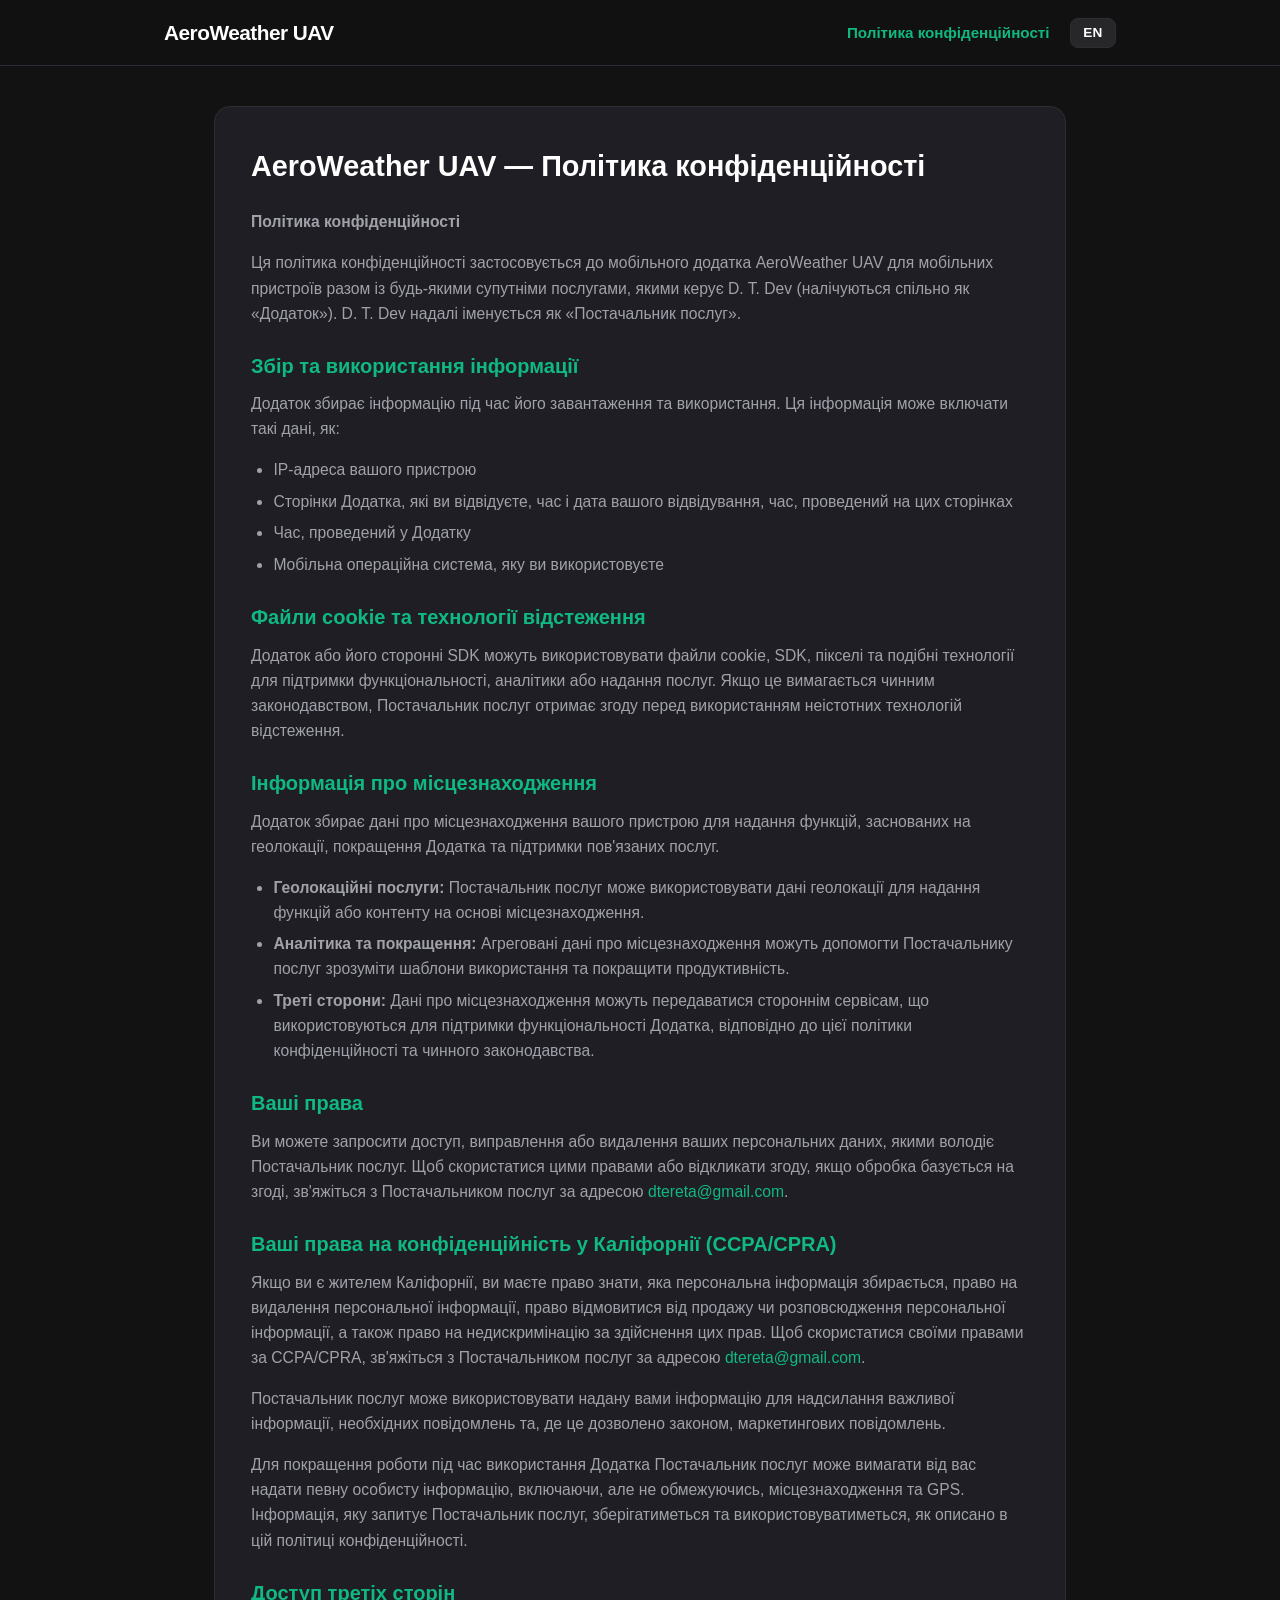
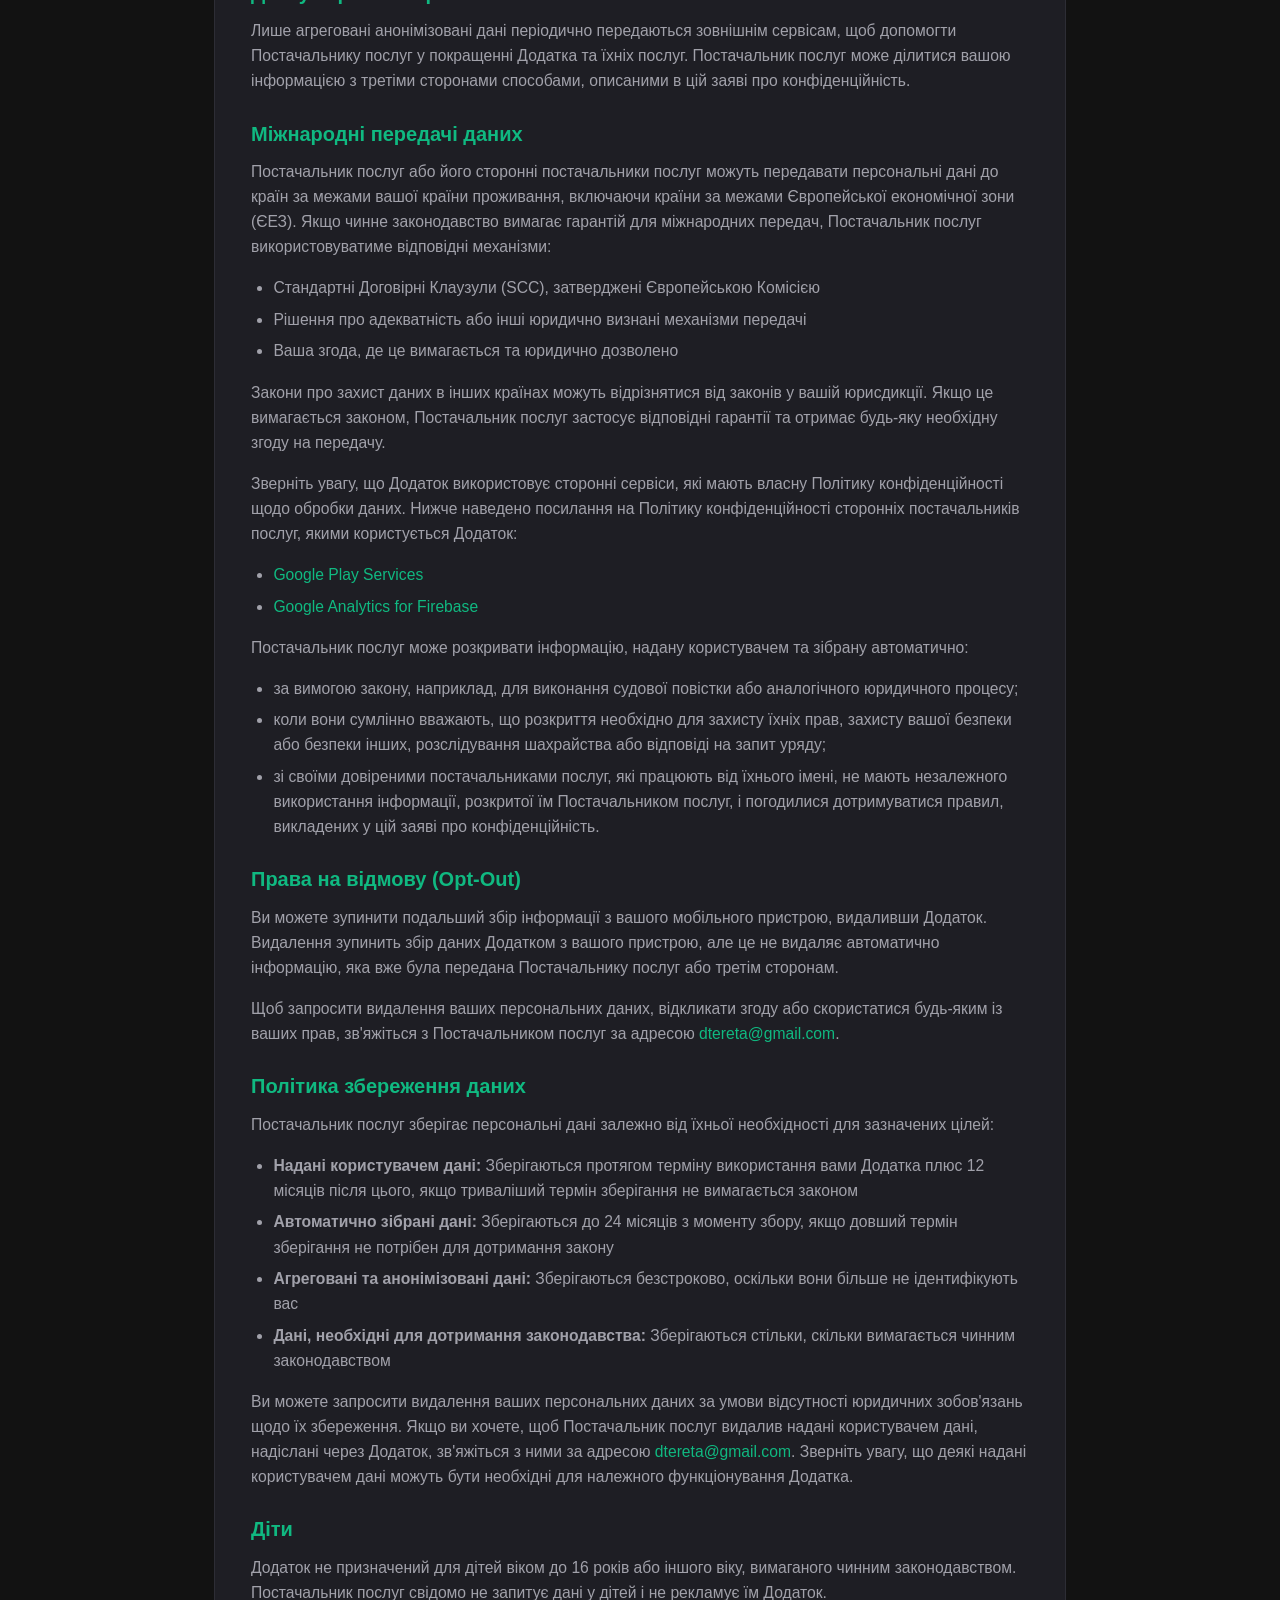
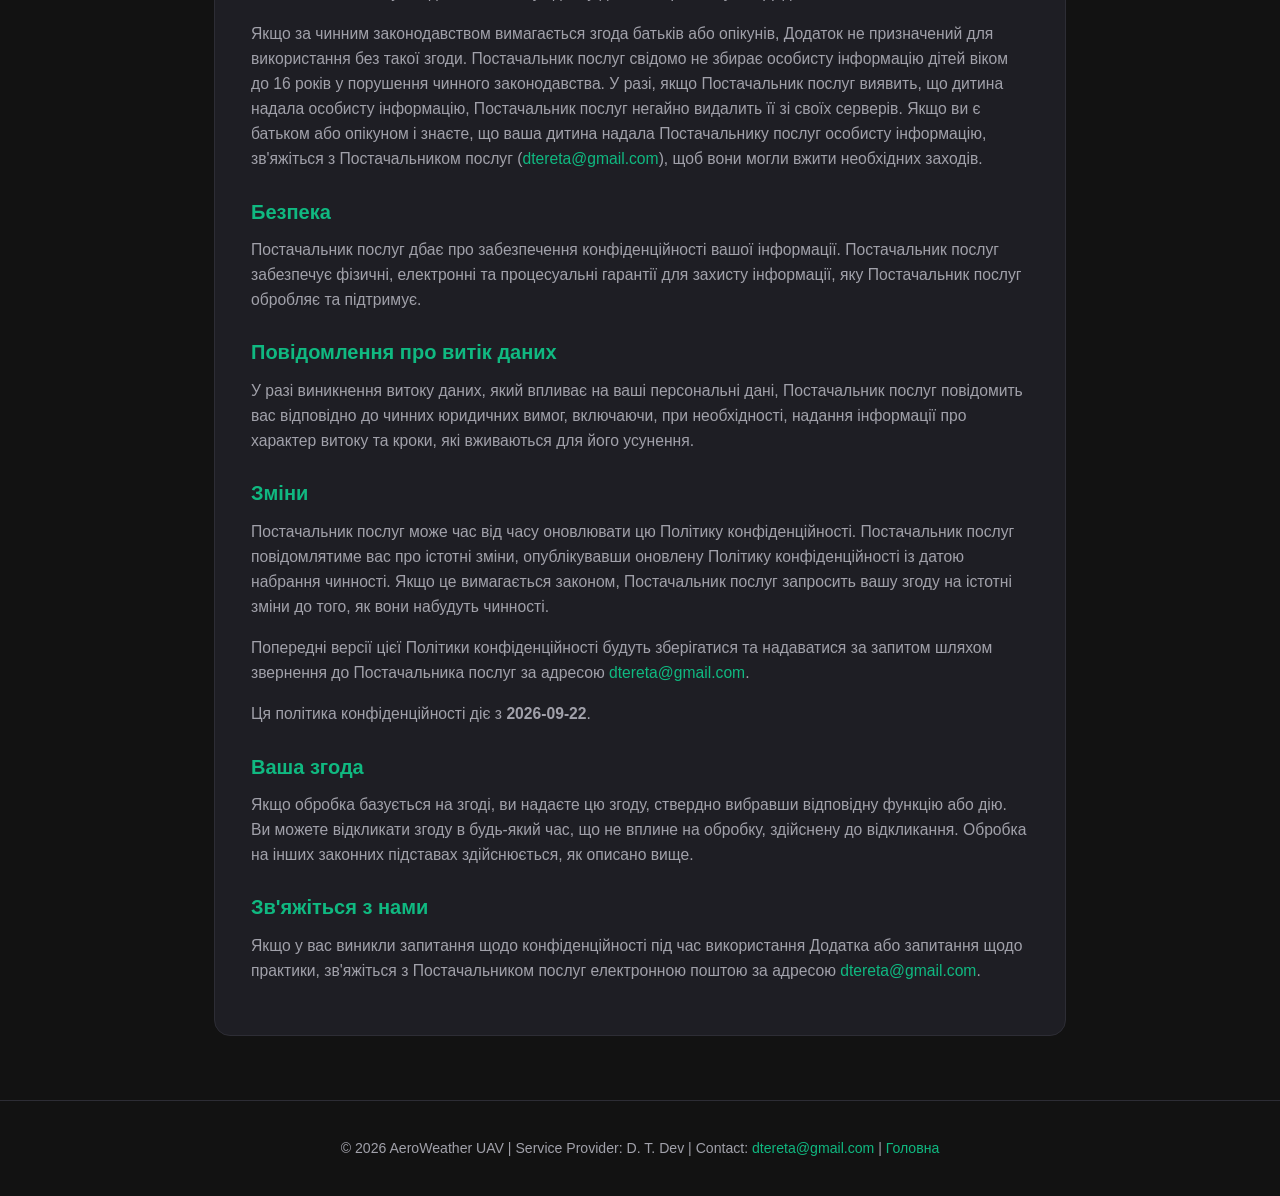
==== privacy-policy.html @ a98a6f65 "Add files via upload" ====
<!DOCTYPE html>
<html lang="uk">
<head>
    <meta charset="UTF-8">
    <meta name="viewport" content="width=device-width, initial-scale=1.0">
    <title>AeroWeather UAV — Privacy Policy / Політика конфіденційності</title>
    <link rel="stylesheet" href="style.css">
</head>
<body>

    <header>
        <div class="nav-container">
            <a href="index.html" class="logo">AeroWeather UAV</a>
            <div class="nav-right">
                <ul class="nav-links">
                    <li><a href="privacy-policy.html" style="color: var(--emerald-accent);" id="nav-privacy">Політика конфіденційності</a></li>
                </ul>
                <button class="lang-btn" id="lang-toggle" onclick="toggleLanguage()">EN</button>
            </div>
        </div>
    </header>

    <main class="content-section">
        <!-- UKRAINIAN VERSION -->
        <div class="content-card" id="policy-uk">
            <h2>AeroWeather UAV — Політика конфіденційності</h2>

            <p><strong>Політика конфіденційності</strong></p>
            <p>Ця політика конфіденційності застосовується до мобільного додатка AeroWeather UAV для мобільних пристроїв разом із будь-якими супутніми послугами, якими керує D. T. Dev (налічуються спільно як «Додаток»). D. T. Dev надалі іменується як «Постачальник послуг».</p>

            <h3>Збір та використання інформації</h3>
            <p>Додаток збирає інформацію під час його завантаження та використання. Ця інформація може включати такі дані, як:</p>
            <ul>
                <li>IP-адреса вашого пристрою</li>
                <li>Сторінки Додатка, які ви відвідуєте, час і дата вашого відвідування, час, проведений на цих сторінках</li>
                <li>Час, проведений у Додатку</li>
                <li>Мобільна операційна система, яку ви використовуєте</li>
            </ul>

            <h3>Файли cookie та технології відстеження</h3>
            <p>Додаток або його сторонні SDK можуть використовувати файли cookie, SDK, пікселі та подібні технології для підтримки функціональності, аналітики або надання послуг. Якщо це вимагається чинним законодавством, Постачальник послуг отримає згоду перед використанням неістотних технологій відстеження.</p>

            <h3>Інформація про місцезнаходження</h3>
            <p>Додаток збирає дані про місцезнаходження вашого пристрою для надання функцій, заснованих на геолокації, покращення Додатка та підтримки пов'язаних послуг.</p>
            <ul>
                <li><strong>Геолокаційні послуги:</strong> Постачальник послуг може використовувати дані геолокації для надання функцій або контенту на основі місцезнаходження.</li>
                <li><strong>Аналітика та покращення:</strong> Агреговані дані про місцезнаходження можуть допомогти Постачальнику послуг зрозуміти шаблони використання та покращити продуктивність.</li>
                <li><strong>Треті сторони:</strong> Дані про місцезнаходження можуть передаватися стороннім сервісам, що використовуються для підтримки функціональності Додатка, відповідно до цієї політики конфіденційності та чинного законодавства.</li>
            </ul>

            <h3>Ваші права</h3>
            <p>Ви можете запросити доступ, виправлення або видалення ваших персональних даних, якими володіє Постачальник послуг. Щоб скористатися цими правами або відкликати згоду, якщо обробка базується на згоді, зв'яжіться з Постачальником послуг за адресою <a href="mailto:dtereta@gmail.com">dtereta@gmail.com</a>.</p>

            <h3>Ваші права на конфіденційність у Каліфорнії (CCPA/CPRA)</h3>
            <p>Якщо ви є жителем Каліфорнії, ви маєте право знати, яка персональна інформація збирається, право на видалення персональної інформації, право відмовитися від продажу чи розповсюдження персональної інформації, а також право на недискримінацію за здійснення цих прав. Щоб скористатися своїми правами за CCPA/CPRA, зв'яжіться з Постачальником послуг за адресою <a href="mailto:dtereta@gmail.com">dtereta@gmail.com</a>.</p>

            <p>Постачальник послуг може використовувати надану вами інформацію для надсилання важливої інформації, необхідних повідомлень та, де це дозволено законом, маркетингових повідомлень.</p>

            <p>Для покращення роботи під час використання Додатка Постачальник послуг може вимагати від вас надати певну особисту інформацію, включаючи, але не обмежуючись, місцезнаходження та GPS. Інформація, яку запитує Постачальник послуг, зберігатиметься та використовуватиметься, як описано в цій політиці конфіденційності.</p>

            <h3>Доступ третіх сторін</h3>
            <p>Лише агреговані анонімізовані дані періодично передаються зовнішнім сервісам, щоб допомогти Постачальнику послуг у покращенні Додатка та їхніх послуг. Постачальник послуг може ділитися вашою інформацією з третіми сторонами способами, описаними в цій заяві про конфіденційність.</p>

            <h3>Міжнародні передачі даних</h3>
            <p>Постачальник послуг або його сторонні постачальники послуг можуть передавати персональні дані до країн за межами вашої країни проживання, включаючи країни за межами Європейської економічної зони (ЄЕЗ). Якщо чинне законодавство вимагає гарантій для міжнародних передач, Постачальник послуг використовуватиме відповідні механізми:</p>
            <ul>
                <li>Стандартні Договірні Клаузули (SCC), затверджені Європейською Комісією</li>
                <li>Рішення про адекватність або інші юридично визнані механізми передачі</li>
                <li>Ваша згода, де це вимагається та юридично дозволено</li>
            </ul>

            <p>Закони про захист даних в інших країнах можуть відрізнятися від законів у вашій юрисдикції. Якщо це вимагається законом, Постачальник послуг застосує відповідні гарантії та отримає будь-яку необхідну згоду на передачу.</p>

            <p>Зверніть увагу, що Додаток використовує сторонні сервіси, які мають власну Політику конфіденційності щодо обробки даних. Нижче наведено посилання на Політику конфіденційності сторонніх постачальників послуг, якими користується Додаток:</p>
            <ul>
                <li><a href="https://www.google.com/policies/privacy/" target="_blank">Google Play Services</a></li>
                <li><a href="https://firebase.google.com/policies/analytics" target="_blank">Google Analytics for Firebase</a></li>
            </ul>

            <p>Постачальник послуг може розкривати інформацію, надану користувачем та зібрану автоматично:</p>
            <ul>
                <li>за вимогою закону, наприклад, для виконання судової повістки або аналогічного юридичного процесу;</li>
                <li>коли вони сумлінно вважають, що розкриття необхідно для захисту їхніх прав, захисту вашої безпеки або безпеки інших, розслідування шахрайства або відповіді на запит уряду;</li>
                <li>зі своїми довіреними постачальниками послуг, які працюють від їхнього імені, не мають незалежного використання інформації, розкритої їм Постачальником послуг, і погодилися дотримуватися правил, викладених у цій заяві про конфіденційність.</li>
            </ul>

            <h3>Права на відмову (Opt-Out)</h3>
            <p>Ви можете зупинити подальший збір інформації з вашого мобільного пристрою, видаливши Додаток. Видалення зупинить збір даних Додатком з вашого пристрою, але це не видаляє автоматично інформацію, яка вже була передана Постачальнику послуг або третім сторонам.</p>

            <p>Щоб запросити видалення ваших персональних даних, відкликати згоду або скористатися будь-яким із ваших прав, зв'яжіться з Постачальником послуг за адресою <a href="mailto:dtereta@gmail.com">dtereta@gmail.com</a>.</p>

            <h3>Політика збереження даних</h3>
            <p>Постачальник послуг зберігає персональні дані залежно від їхньої необхідності для зазначених цілей:</p>
            <ul>
                <li><strong>Надані користувачем дані:</strong> Зберігаються протягом терміну використання вами Додатка плюс 12 місяців після цього, якщо триваліший термін зберігання не вимагається законом</li>
                <li><strong>Автоматично зібрані дані:</strong> Зберігаються до 24 місяців з моменту збору, якщо довший термін зберігання не потрібен для дотримання закону</li>
                <li><strong>Агреговані та анонімізовані дані:</strong> Зберігаються безстроково, оскільки вони більше не ідентифікують вас</li>
                <li><strong>Дані, необхідні для дотримання законодавства:</strong> Зберігаються стільки, скільки вимагається чинним законодавством</li>
            </ul>

            <p>Ви можете запросити видалення ваших персональних даних за умови відсутності юридичних зобов'язань щодо їх збереження. Якщо ви хочете, щоб Постачальник послуг видалив надані користувачем дані, надіслані через Додаток, зв'яжіться з ними за адресою <a href="mailto:dtereta@gmail.com">dtereta@gmail.com</a>. Зверніть увагу, що деякі надані користувачем дані можуть бути необхідні для належного функціонування Додатка.</p>

            <h3>Діти</h3>
            <p>Додаток не призначений для дітей віком до 16 років або іншого віку, вимаганого чинним законодавством. Постачальник послуг свідомо не запитує дані у дітей і не рекламує їм Додаток.</p>

            <p>Якщо за чинним законодавством вимагається згода батьків або опікунів, Додаток не призначений для використання без такої згоди. Постачальник послуг свідомо не збирає особисту інформацію дітей віком до 16 років у порушення чинного законодавства. У разі, якщо Постачальник послуг виявить, що дитина надала особисту інформацію, Постачальник послуг негайно видалить її зі своїх серверів. Якщо ви є батьком або опікуном і знаєте, що ваша дитина надала Постачальнику послуг особисту інформацію, зв'яжіться з Постачальником послуг (<a href="mailto:dtereta@gmail.com">dtereta@gmail.com</a>), щоб вони могли вжити необхідних заходів.</p>

            <h3>Безпека</h3>
            <p>Постачальник послуг дбає про забезпечення конфіденційності вашої інформації. Постачальник послуг забезпечує фізичні, електронні та процесуальні гарантії для захисту інформації, яку Постачальник послуг обробляє та підтримує.</p>

            <h3>Повідомлення про витік даних</h3>
            <p>У разі виникнення витоку даних, який впливає на ваші персональні дані, Постачальник послуг повідомить вас відповідно до чинних юридичних вимог, включаючи, при необхідності, надання інформації про характер витоку та кроки, які вживаються для його усунення.</p>

            <h3>Зміни</h3>
            <p>Постачальник послуг може час від часу оновлювати цю Політику конфіденційності. Постачальник послуг повідомлятиме вас про істотні зміни, опублікувавши оновлену Політику конфіденційності із датою набрання чинності. Якщо це вимагається законом, Постачальник послуг запросить вашу згоду на істотні зміни до того, як вони набудуть чинності.</p>

            <p>Попередні версії цієї Політики конфіденційності будуть зберігатися та надаватися за запитом шляхом звернення до Постачальника послуг за адресою <a href="mailto:dtereta@gmail.com">dtereta@gmail.com</a>.</p>

            <p>Ця політика конфіденційності діє з <strong>2026-09-22</strong>.</p>

            <h3>Ваша згода</h3>
            <p>Якщо обробка базується на згоді, ви надаєте цю згоду, ствердно вибравши відповідну функцію або дію. Ви можете відкликати згоду в будь-який час, що не вплине на обробку, здійснену до відкликання. Обробка на інших законних підставах здійснюється, як описано вище.</p>

            <h3>Зв'яжіться з нами</h3>
            <p>Якщо у вас виникли запитання щодо конфіденційності під час використання Додатка або запитання щодо практики, зв'яжіться з Постачальником послуг електронною поштою за адресою <a href="mailto:dtereta@gmail.com">dtereta@gmail.com</a>.</p>
        </div>

        <!-- ENGLISH VERSION -->
        <div class="content-card" id="policy-en" style="display: none;">
            <h2>AeroWeather UAV — Privacy Policy</h2>

            <p><strong>Privacy Policy</strong></p>
            <p>This privacy policy applies to the AeroWeather UAV app for mobile devices, together with any related services operated by D. T. Dev (collectively, the "Application"). D. T. Dev is hereby referred to as the "Service Provider".</p>

            <h3>Information Collection and Use</h3>
            <p>The Application collects information when you download and use it. This information may include information such as</p>
            <ul>
                <li>Your device's Internet Protocol address</li>
                <li>The pages of the Application that you visit, the time and date of your visit, the time spent on those pages</li>
                <li>The time spent on the Application</li>
                <li>Your mobile operating system you use</li>
            </ul>

            <h3>Cookies and tracking technologies</h3>
            <p>The Application or its third-party SDKs may use cookies, SDKs, pixels, and similar technologies to support functionality, analytics, or service delivery. Where required by applicable law, the Service Provider will obtain consent before using non-essential tracking technologies.</p>

            <h3>Location Information</h3>
            <p>The Application collects your device's location to provide location-based features, improve the Application, and support related services.</p>
            <ul>
                <li><strong>Geolocation Services:</strong> The Service Provider may use location data to provide location-based features or content.</li>
                <li><strong>Analytics and Improvements:</strong> Aggregated location data may help the Service Provider understand usage patterns and improve performance.</li>
                <li><strong>Third-Party Services:</strong> Location data may be shared with third-party services used to support Application functionality, subject to this privacy policy and applicable law.</li>
            </ul>

            <h3>Your Rights</h3>
            <p>You may request access to, correction of, or deletion of your personal data held by the Service Provider. To exercise these rights, or to withdraw consent where processing is based on consent, contact the Service Provider at <a href="mailto:dtereta@gmail.com">dtereta@gmail.com</a>.</p>

            <h3>Your California privacy rights (CCPA/CPRA)</h3>
            <p>If you are a California resident, you have the right to know what personal information is collected, the right to delete personal information, the right to opt out of the sale or sharing of personal information, and the right to non-discrimination for exercising these rights. To exercise your CCPA/CPRA rights, contact the Service Provider at <a href="mailto:dtereta@gmail.com">dtereta@gmail.com</a>.</p>

            <p>The Service Provider may use the information you provide to send important information, required notices, and, where permitted by law, marketing communications.</p>

            <p>For a better experience while using the Application, the Service Provider may require you to provide certain personally identifiable information, including but not limited to Location, GPS. The information the Service Provider requests will be retained and used as described in this privacy policy.</p>

            <h3>Third Party Access</h3>
            <p>Only aggregated, anonymized data is periodically transmitted to external services to aid the Service Provider in improving the Application and their service. The Service Provider may share your information with third parties in the ways that are described in this privacy statement.</p>

            <h3>International Data Transfers</h3>
            <p>The Service Provider or its third-party service providers may transfer personal data to countries outside your country of residence, including outside the European Economic Area (EEA). Where applicable law requires safeguards for international transfers, the Service Provider will use appropriate mechanisms.</p>
            <ul>
                <li>Standard Contractual Clauses (SCCs) approved by the European Commission</li>
                <li>Adequacy decisions or other legally recognized transfer mechanisms</li>
                <li>Your consent, where required and legally permitted</li>
            </ul>

            <p>Data protection laws in other countries may differ from those in your jurisdiction. Where required by law, the Service Provider will apply appropriate safeguards and obtain any consent required for the transfer.</p>

            <p>Please note that the Application utilizes third-party services that have their own Privacy Policy about handling data. Below are the links to the Privacy Policy of the third-party service providers used by the Application:</p>
            <ul>
                <li><a href="https://www.google.com/policies/privacy/" target="_blank">Google Play Services</a></li>
                <li><a href="https://firebase.google.com/policies/analytics" target="_blank">Google Analytics for Firebase</a></li>
            </ul>

            <p>The Service Provider may disclose User Provided and Automatically Collected Information:</p>
            <ul>
                <li>as required by law, such as to comply with a subpoena, or similar legal process;</li>
                <li>when they believe in good faith that disclosure is necessary to protect their rights, protect your safety or the safety of others, investigate fraud, or respond to a government request;</li>
                <li>with their trusted services providers who work on their behalf, do not have an independent use of the information the Service Provider discloses to them, and have agreed to adhere to the rules set forth in this privacy statement.</li>
            </ul>

            <h3>Opt-Out Rights</h3>
            <p>You can stop further collection of information from your mobile device by uninstalling the Application. Uninstalling will stop the Application from collecting data from your device, but it does not automatically delete information that has already been transmitted to the Service Provider or to third parties.</p>

            <p>To request deletion of your personal data, to withdraw consent, or to exercise any of your rights, contact the Service Provider at <a href="mailto:dtereta@gmail.com">dtereta@gmail.com</a>.</p>

            <h3>Data Retention Policy</h3>
            <p>The Service Provider retains personal data based on its necessity for the stated purposes:</p>
            <ul>
                <li><strong>User Provided Data:</strong> Retained for the duration of your use of the Application plus 12 months thereafter, unless longer retention is required by law</li>
                <li><strong>Automatically Collected Data:</strong> Retained for up to 24 months from collection, unless longer retention is required for legal compliance</li>
                <li><strong>Aggregated and Anonymized Data:</strong> Retained indefinitely as it no longer identifies you</li>
                <li><strong>Data required for legal compliance:</strong> Retained as long as required by applicable law</li>
            </ul>

            <p>You may request deletion of your personal data, subject to any legal obligation to retain it. If you want the Service Provider to delete User Provided Data submitted through the Application, please contact them at <a href="mailto:dtereta@gmail.com">dtereta@gmail.com</a>. Please note that some User Provided Data may be required for the Application to function properly.</p>

            <h3>Children</h3>
            <p>The Application is not intended for children under 16 years of age, or such higher age as required by applicable law. The Service Provider does not knowingly solicit data from children or market the Application to them.</p>

            <p>Where parental or guardian consent is required under applicable law, the Application is not intended for use without that consent. The Service Provider does not knowingly collect personally identifiable information from children under 16 years of age in violation of applicable law. In the event the Service Provider discovers that a child has provided personal information, the Service Provider will immediately delete this from their servers. If you are a parent or guardian and you are aware that your child has provided the Service Provider with personal information, please contact the Service Provider (<a href="mailto:dtereta@gmail.com">dtereta@gmail.com</a>) so that they will be able to take the necessary actions.</p>

            <h3>Security</h3>
            <p>The Service Provider is concerned about safeguarding the confidentiality of your information. The Service Provider provides physical, electronic, and procedural safeguards to protect information the Service Provider processes and maintains.</p>

            <h3>Data Breach Notification</h3>
            <p>If a data breach occurs that affects your personal data, the Service Provider will notify you in accordance with applicable legal requirements, including, where required, providing information about the nature of the breach and the steps being taken to address it.</p>

            <h3>Changes</h3>
            <p>The Service Provider may update this Privacy Policy from time to time. The Service Provider will notify you of material changes by posting the updated Privacy Policy with an effective date. Where required by law, the Service Provider will seek your consent to material changes before they take effect.</p>

            <p>Previous versions of this Privacy Policy will be maintained and made available upon request by contacting the Service Provider at <a href="mailto:dtereta@gmail.com">dtereta@gmail.com</a>.</p>

            <p>This privacy policy is effective as of <strong>2026-09-22</strong>.</p>

            <h3>Your Consent</h3>
            <p>Where processing is based on consent, you provide that consent by affirmatively opting in to the relevant feature or action. You may withdraw consent at any time without affecting processing carried out before withdrawal. Processing based on other lawful bases is carried out as described above.</p>

            <h3>Contact Us</h3>
            <p>If you have any questions regarding privacy while using the Application, or have questions about the practices, please contact the Service Provider via email at <a href="mailto:dtereta@gmail.com">dtereta@gmail.com</a>.</p>
        </div>
    </main>

    <footer>
        <p>&copy; 2026 AeroWeather UAV | Service Provider: D. T. Dev | Contact: <a href="mailto:dtereta@gmail.com">dtereta@gmail.com</a> | <a href="index.html">Головна</a></p>
    </footer>

    <script>
        let currentLang = 'uk';

        function toggleLanguage() {
            const ukCard = document.getElementById('policy-uk');
            const enCard = document.getElementById('policy-en');
            const toggleBtn = document.getElementById('lang-toggle');
            const navPrivacy = document.getElementById('nav-privacy');

            if (currentLang === 'uk') {
                currentLang = 'en';
                ukCard.style.display = 'none';
                enCard.style.display = 'block';
                toggleBtn.textContent = 'UA';
                navPrivacy.textContent = 'Privacy Policy';
            } else {
                currentLang = 'uk';
                ukCard.style.display = 'block';
                enCard.style.display = 'none';
                toggleBtn.textContent = 'EN';
                navPrivacy.textContent = 'Політика конфіденційності';
            }
        }
    </script>

</body>
</html>
---- style.css ----
:root {
    --bg-dark: #121212;
    --card-bg: #1E1E24;
    --card-border: #2D2D35;
    --emerald-accent: #10B981;
    --amber-accent: #F59E0B;
    --text-primary: #FFFFFF;
    --text-secondary: #A1A1AA;
}

* {
    margin: 0;
    padding: 0;
    box-sizing: border-box;
    font-family: -apple-system, BlinkMacSystemFont, "Segoe UI", Roboto, Helvetica, Arial, sans-serif;
}

body {
    background-color: var(--bg-dark);
    color: var(--text-primary);
    line-height: 1.6;
}

header {
    background: rgba(18, 18, 18, 0.9);
    backdrop-filter: blur(12px);
    border-bottom: 1px solid var(--card-border);
    position: sticky;
    top: 0;
    z-index: 100;
}

.nav-container {
    max-width: 1000px;
    margin: 0 auto;
    padding: 1rem 1.5rem;
    display: flex;
    justify-content: space-between;
    align-items: center;
}

.logo {
    text-decoration: none;
    color: var(--text-primary);
    font-weight: 800;
    font-size: 1.3rem;
    letter-spacing: -0.5px;
}

.nav-right {
    display: flex;
    align-items: center;
    gap: 1.25rem;
}

.nav-links {
    list-style: none;
}

.nav-links a {
    color: var(--text-secondary);
    text-decoration: none;
    font-size: 0.95rem;
    font-weight: 600;
    transition: color 0.2s;
}

.nav-links a:hover {
    color: var(--emerald-accent);
}

.lang-btn {
    background: #27272A;
    border: 1px solid var(--card-border);
    color: var(--text-primary);
    padding: 0.4rem 0.8rem;
    border-radius: 8px;
    cursor: pointer;
    font-weight: 700;
    font-size: 0.85rem;
    transition: background 0.2s, border-color 0.2s;
}

.lang-btn:hover {
    border-color: var(--emerald-accent);
    color: var(--emerald-accent);
}

.hero {
    max-width: 1000px;
    margin: 3.5rem auto 2.5rem;
    padding: 0 1.5rem;
    text-align: center;
}

.hero h1 {
    font-size: 2.6rem;
    font-weight: 800;
    margin-bottom: 1rem;
    line-height: 1.25;
}

.hero p {
    font-size: 1.1rem;
    color: var(--text-secondary);
    max-width: 680px;
    margin: 0 auto 2rem;
}

.features-grid {
    max-width: 1000px;
    margin: 2.5rem auto;
    padding: 0 1.5rem;
    display: grid;
    grid-template-columns: repeat(auto-fit, minmax(280px, 1fr));
    gap: 1.25rem;
}

.feature-card {
    background: var(--card-bg);
    border: 1px solid var(--card-border);
    border-radius: 14px;
    padding: 1.5rem;
}

.feature-card h3 {
    font-size: 1.2rem;
    margin-bottom: 0.5rem;
    color: var(--emerald-accent);
}

.feature-card p {
    color: var(--text-secondary);
    font-size: 0.95rem;
}

.content-section {
    max-width: 900px;
    margin: 2.5rem auto;
    padding: 0 1.5rem;
}

.content-card {
    background: var(--card-bg);
    border: 1px solid var(--card-border);
    border-radius: 16px;
    padding: 2.25rem;
}

.content-card h2 {
    font-size: 1.8rem;
    margin-bottom: 1.25rem;
    color: var(--text-primary);
}

.content-card h3 {
    font-size: 1.25rem;
    margin: 1.5rem 0 0.6rem;
    color: var(--emerald-accent);
}

.content-card p, .content-card ul {
    color: var(--text-secondary);
    margin-bottom: 1rem;
    font-size: 0.98rem;
}

.content-card ul {
    padding-left: 1.4rem;
}

.content-card li {
    margin-bottom: 0.4rem;
}

.content-card a {
    color: var(--emerald-accent);
    text-decoration: none;
}

.content-card a:hover {
    text-decoration: underline;
}

footer {
    border-top: 1px solid var(--card-border);
    padding: 2.25rem 1.5rem;
    text-align: center;
    color: var(--text-secondary);
    font-size: 0.88rem;
    margin-top: 4rem;
}

footer a {
    color: var(--emerald-accent);
    text-decoration: none;
}

footer a:hover {
    text-decoration: underline;
}

@media (max-width: 768px) {
    .hero h1 { font-size: 2rem; }
    .hero p { font-size: 1rem; }
}
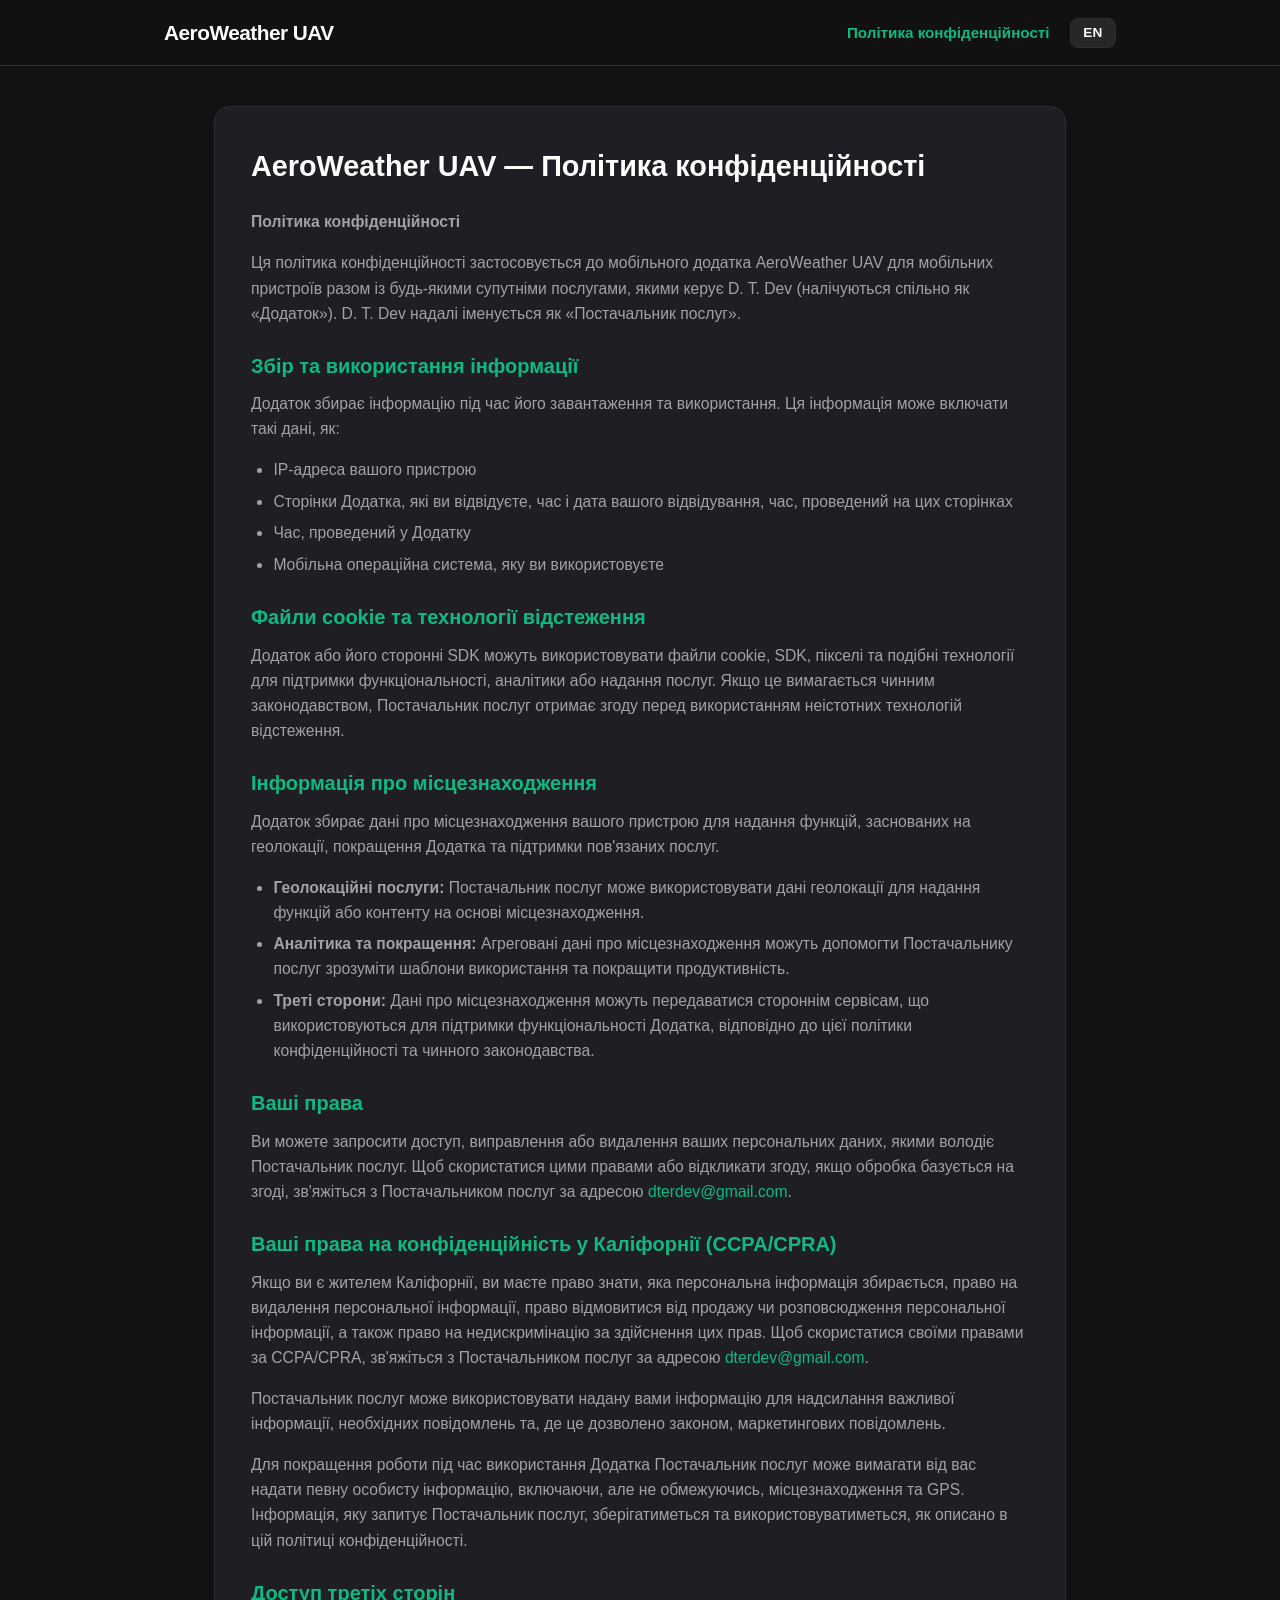
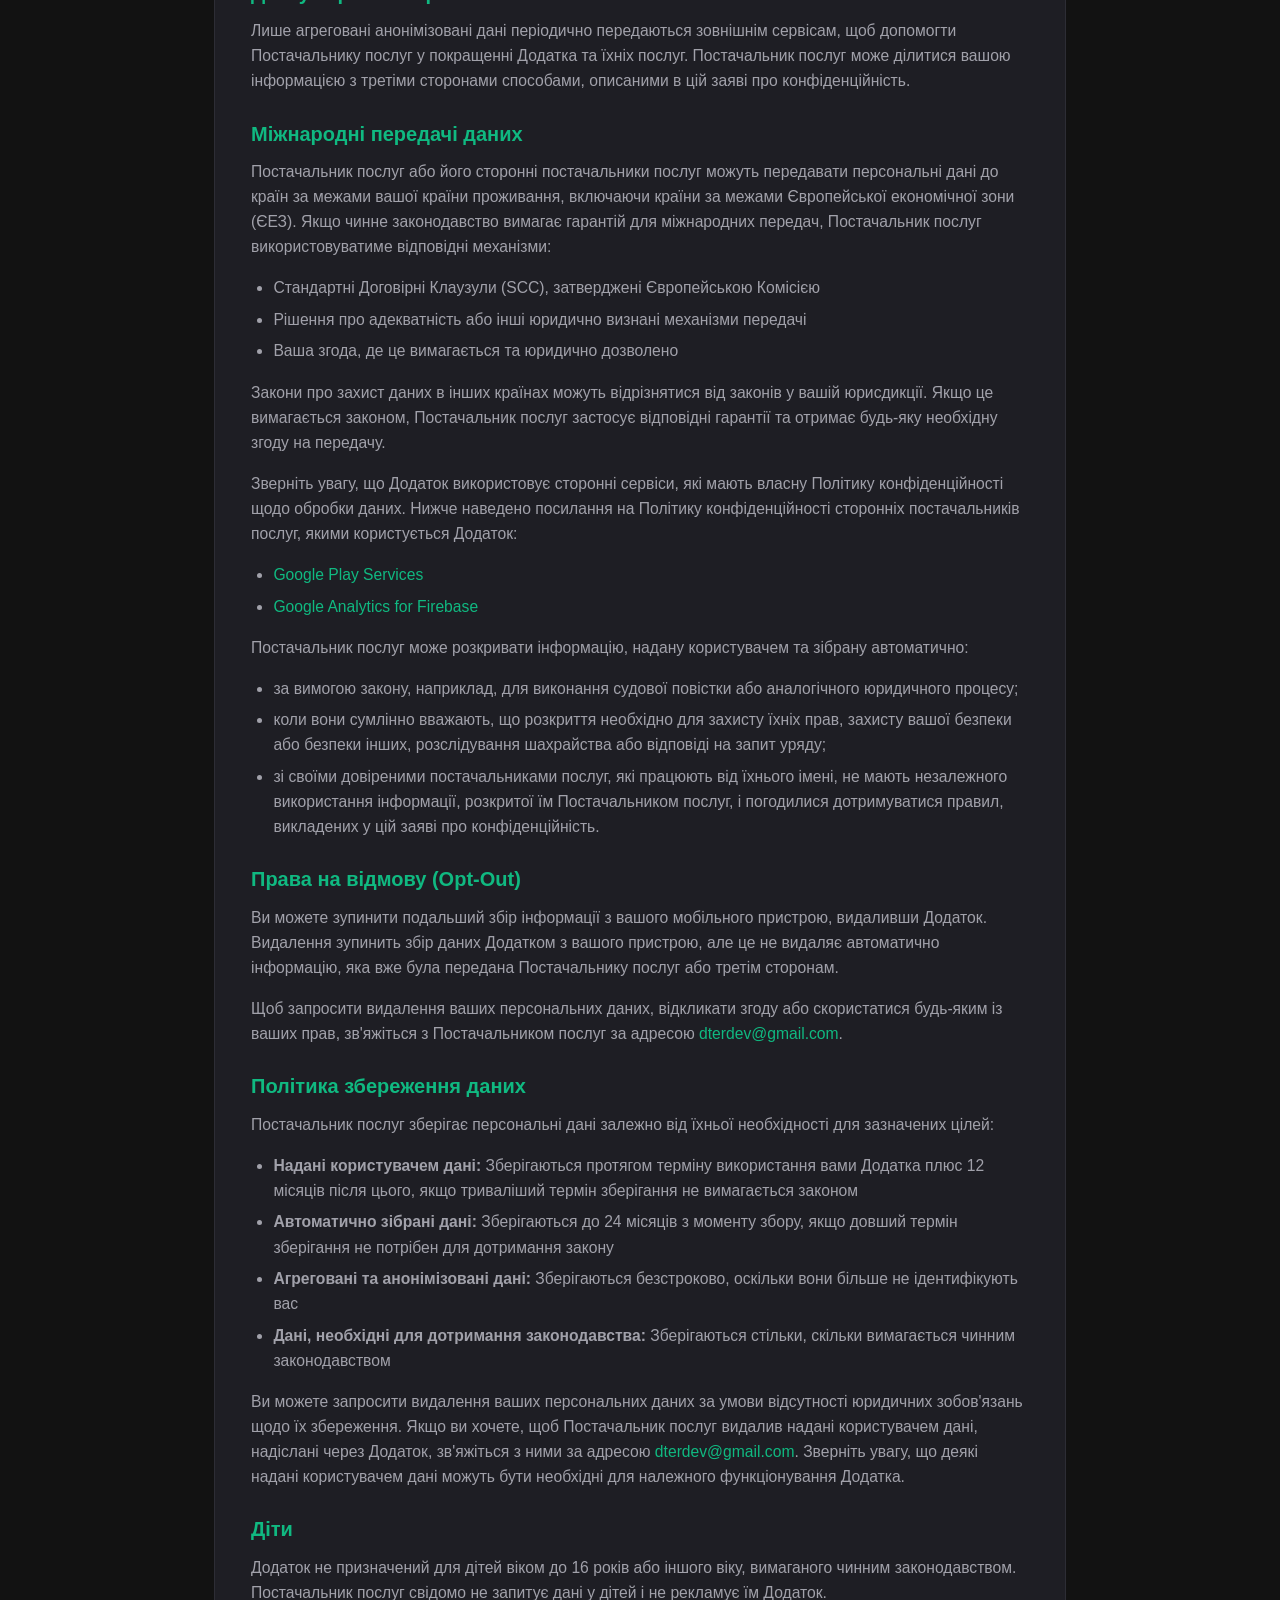
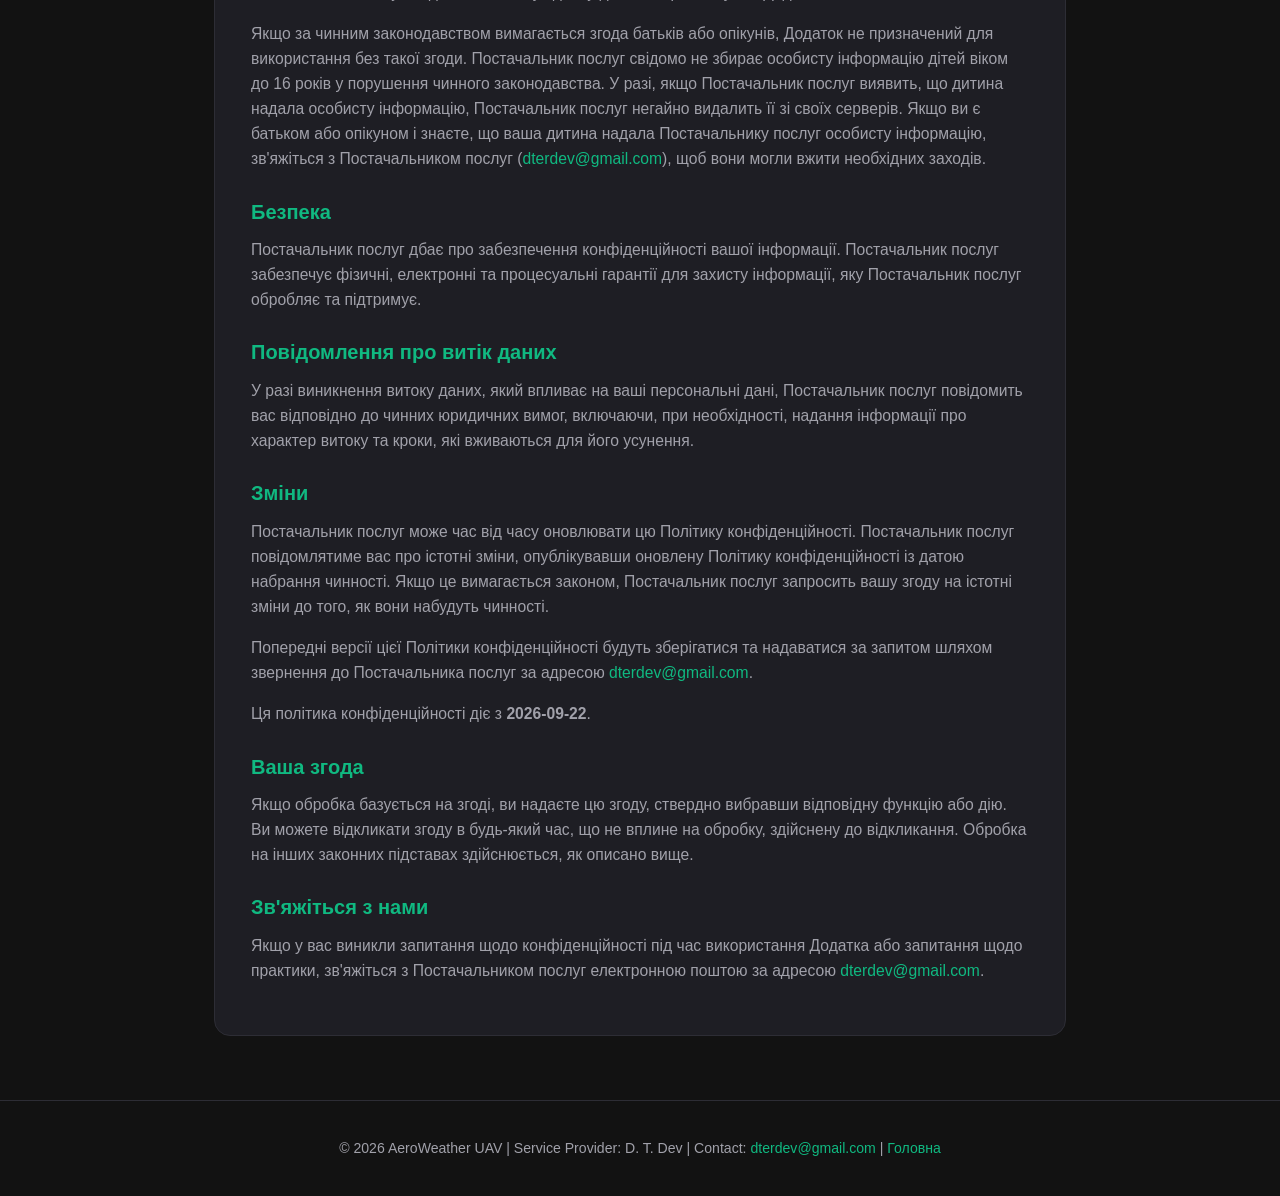
==== commit 291c2489: "Update privacy-policy.html" ====
--- a/privacy-policy.html
+++ b/privacy-policy.html
@@ -49,10 +49,10 @@
             </ul>
 
             <h3>Ваші права</h3>
-            <p>Ви можете запросити доступ, виправлення або видалення ваших персональних даних, якими володіє Постачальник послуг. Щоб скористатися цими правами або відкликати згоду, якщо обробка базується на згоді, зв'яжіться з Постачальником послуг за адресою <a href="mailto:dtereta@gmail.com">dtereta@gmail.com</a>.</p>
+            <p>Ви можете запросити доступ, виправлення або видалення ваших персональних даних, якими володіє Постачальник послуг. Щоб скористатися цими правами або відкликати згоду, якщо обробка базується на згоді, зв'яжіться з Постачальником послуг за адресою <a href="mailto:dterdev@gmail.com">dterdev@gmail.com</a>.</p>
 
             <h3>Ваші права на конфіденційність у Каліфорнії (CCPA/CPRA)</h3>
-            <p>Якщо ви є жителем Каліфорнії, ви маєте право знати, яка персональна інформація збирається, право на видалення персональної інформації, право відмовитися від продажу чи розповсюдження персональної інформації, а також право на недискримінацію за здійснення цих прав. Щоб скористатися своїми правами за CCPA/CPRA, зв'яжіться з Постачальником послуг за адресою <a href="mailto:dtereta@gmail.com">dtereta@gmail.com</a>.</p>
+            <p>Якщо ви є жителем Каліфорнії, ви маєте право знати, яка персональна інформація збирається, право на видалення персональної інформації, право відмовитися від продажу чи розповсюдження персональної інформації, а також право на недискримінацію за здійснення цих прав. Щоб скористатися своїми правами за CCPA/CPRA, зв'яжіться з Постачальником послуг за адресою <a href="mailto:dterdev@gmail.com">dterdev@gmail.com</a>.</p>
 
             <p>Постачальник послуг може використовувати надану вами інформацію для надсилання важливої інформації, необхідних повідомлень та, де це дозволено законом, маркетингових повідомлень.</p>
 
@@ -87,7 +87,7 @@
             <h3>Права на відмову (Opt-Out)</h3>
             <p>Ви можете зупинити подальший збір інформації з вашого мобільного пристрою, видаливши Додаток. Видалення зупинить збір даних Додатком з вашого пристрою, але це не видаляє автоматично інформацію, яка вже була передана Постачальнику послуг або третім сторонам.</p>
 
-            <p>Щоб запросити видалення ваших персональних даних, відкликати згоду або скористатися будь-яким із ваших прав, зв'яжіться з Постачальником послуг за адресою <a href="mailto:dtereta@gmail.com">dtereta@gmail.com</a>.</p>
+            <p>Щоб запросити видалення ваших персональних даних, відкликати згоду або скористатися будь-яким із ваших прав, зв'яжіться з Постачальником послуг за адресою <a href="mailto:dterdev@gmail.com">dterdev@gmail.com</a>.</p>
 
             <h3>Політика збереження даних</h3>
             <p>Постачальник послуг зберігає персональні дані залежно від їхньої необхідності для зазначених цілей:</p>
@@ -98,12 +98,12 @@
                 <li><strong>Дані, необхідні для дотримання законодавства:</strong> Зберігаються стільки, скільки вимагається чинним законодавством</li>
             </ul>
 
-            <p>Ви можете запросити видалення ваших персональних даних за умови відсутності юридичних зобов'язань щодо їх збереження. Якщо ви хочете, щоб Постачальник послуг видалив надані користувачем дані, надіслані через Додаток, зв'яжіться з ними за адресою <a href="mailto:dtereta@gmail.com">dtereta@gmail.com</a>. Зверніть увагу, що деякі надані користувачем дані можуть бути необхідні для належного функціонування Додатка.</p>
+            <p>Ви можете запросити видалення ваших персональних даних за умови відсутності юридичних зобов'язань щодо їх збереження. Якщо ви хочете, щоб Постачальник послуг видалив надані користувачем дані, надіслані через Додаток, зв'яжіться з ними за адресою <a href="mailto:dterdev@gmail.com">dterdev@gmail.com</a>. Зверніть увагу, що деякі надані користувачем дані можуть бути необхідні для належного функціонування Додатка.</p>
 
             <h3>Діти</h3>
             <p>Додаток не призначений для дітей віком до 16 років або іншого віку, вимаганого чинним законодавством. Постачальник послуг свідомо не запитує дані у дітей і не рекламує їм Додаток.</p>
 
-            <p>Якщо за чинним законодавством вимагається згода батьків або опікунів, Додаток не призначений для використання без такої згоди. Постачальник послуг свідомо не збирає особисту інформацію дітей віком до 16 років у порушення чинного законодавства. У разі, якщо Постачальник послуг виявить, що дитина надала особисту інформацію, Постачальник послуг негайно видалить її зі своїх серверів. Якщо ви є батьком або опікуном і знаєте, що ваша дитина надала Постачальнику послуг особисту інформацію, зв'яжіться з Постачальником послуг (<a href="mailto:dtereta@gmail.com">dtereta@gmail.com</a>), щоб вони могли вжити необхідних заходів.</p>
+            <p>Якщо за чинним законодавством вимагається згода батьків або опікунів, Додаток не призначений для використання без такої згоди. Постачальник послуг свідомо не збирає особисту інформацію дітей віком до 16 років у порушення чинного законодавства. У разі, якщо Постачальник послуг виявить, що дитина надала особисту інформацію, Постачальник послуг негайно видалить її зі своїх серверів. Якщо ви є батьком або опікуном і знаєте, що ваша дитина надала Постачальнику послуг особисту інформацію, зв'яжіться з Постачальником послуг (<a href="mailto:dterdev@gmail.com">dterdev@gmail.com</a>), щоб вони могли вжити необхідних заходів.</p>
 
             <h3>Безпека</h3>
             <p>Постачальник послуг дбає про забезпечення конфіденційності вашої інформації. Постачальник послуг забезпечує фізичні, електронні та процесуальні гарантії для захисту інформації, яку Постачальник послуг обробляє та підтримує.</p>
@@ -114,7 +114,7 @@
             <h3>Зміни</h3>
             <p>Постачальник послуг може час від часу оновлювати цю Політику конфіденційності. Постачальник послуг повідомлятиме вас про істотні зміни, опублікувавши оновлену Політику конфіденційності із датою набрання чинності. Якщо це вимагається законом, Постачальник послуг запросить вашу згоду на істотні зміни до того, як вони набудуть чинності.</p>
 
-            <p>Попередні версії цієї Політики конфіденційності будуть зберігатися та надаватися за запитом шляхом звернення до Постачальника послуг за адресою <a href="mailto:dtereta@gmail.com">dtereta@gmail.com</a>.</p>
+            <p>Попередні версії цієї Політики конфіденційності будуть зберігатися та надаватися за запитом шляхом звернення до Постачальника послуг за адресою <a href="mailto:dterdev@gmail.com">dterdev@gmail.com</a>.</p>
 
             <p>Ця політика конфіденційності діє з <strong>2026-09-22</strong>.</p>
 
@@ -122,7 +122,7 @@
             <p>Якщо обробка базується на згоді, ви надаєте цю згоду, ствердно вибравши відповідну функцію або дію. Ви можете відкликати згоду в будь-який час, що не вплине на обробку, здійснену до відкликання. Обробка на інших законних підставах здійснюється, як описано вище.</p>
 
             <h3>Зв'яжіться з нами</h3>
-            <p>Якщо у вас виникли запитання щодо конфіденційності під час використання Додатка або запитання щодо практики, зв'яжіться з Постачальником послуг електронною поштою за адресою <a href="mailto:dtereta@gmail.com">dtereta@gmail.com</a>.</p>
+            <p>Якщо у вас виникли запитання щодо конфіденційності під час використання Додатка або запитання щодо практики, зв'яжіться з Постачальником послуг електронною поштою за адресою <a href="mailto:dterdev@gmail.com">dterdev@gmail.com</a>.</p>
         </div>
 
         <!-- ENGLISH VERSION -->
@@ -153,10 +153,10 @@
             </ul>
 
             <h3>Your Rights</h3>
-            <p>You may request access to, correction of, or deletion of your personal data held by the Service Provider. To exercise these rights, or to withdraw consent where processing is based on consent, contact the Service Provider at <a href="mailto:dtereta@gmail.com">dtereta@gmail.com</a>.</p>
+            <p>You may request access to, correction of, or deletion of your personal data held by the Service Provider. To exercise these rights, or to withdraw consent where processing is based on consent, contact the Service Provider at <a href="mailto:dterdev@gmail.com">dterdev@gmail.com</a>.</p>
 
             <h3>Your California privacy rights (CCPA/CPRA)</h3>
-            <p>If you are a California resident, you have the right to know what personal information is collected, the right to delete personal information, the right to opt out of the sale or sharing of personal information, and the right to non-discrimination for exercising these rights. To exercise your CCPA/CPRA rights, contact the Service Provider at <a href="mailto:dtereta@gmail.com">dtereta@gmail.com</a>.</p>
+            <p>If you are a California resident, you have the right to know what personal information is collected, the right to delete personal information, the right to opt out of the sale or sharing of personal information, and the right to non-discrimination for exercising these rights. To exercise your CCPA/CPRA rights, contact the Service Provider at <a href="mailto:dterdev@gmail.com">dterdev@gmail.com</a>.</p>
 
             <p>The Service Provider may use the information you provide to send important information, required notices, and, where permitted by law, marketing communications.</p>
 
@@ -191,7 +191,7 @@
             <h3>Opt-Out Rights</h3>
             <p>You can stop further collection of information from your mobile device by uninstalling the Application. Uninstalling will stop the Application from collecting data from your device, but it does not automatically delete information that has already been transmitted to the Service Provider or to third parties.</p>
 
-            <p>To request deletion of your personal data, to withdraw consent, or to exercise any of your rights, contact the Service Provider at <a href="mailto:dtereta@gmail.com">dtereta@gmail.com</a>.</p>
+            <p>To request deletion of your personal data, to withdraw consent, or to exercise any of your rights, contact the Service Provider at <a href="mailto:dterdev@gmail.com">dterdev@gmail.com</a>.</p>
 
             <h3>Data Retention Policy</h3>
             <p>The Service Provider retains personal data based on its necessity for the stated purposes:</p>
@@ -202,12 +202,12 @@
                 <li><strong>Data required for legal compliance:</strong> Retained as long as required by applicable law</li>
             </ul>
 
-            <p>You may request deletion of your personal data, subject to any legal obligation to retain it. If you want the Service Provider to delete User Provided Data submitted through the Application, please contact them at <a href="mailto:dtereta@gmail.com">dtereta@gmail.com</a>. Please note that some User Provided Data may be required for the Application to function properly.</p>
+            <p>You may request deletion of your personal data, subject to any legal obligation to retain it. If you want the Service Provider to delete User Provided Data submitted through the Application, please contact them at <a href="mailto:dterdev@gmail.com">dterdev@gmail.com</a>. Please note that some User Provided Data may be required for the Application to function properly.</p>
 
             <h3>Children</h3>
             <p>The Application is not intended for children under 16 years of age, or such higher age as required by applicable law. The Service Provider does not knowingly solicit data from children or market the Application to them.</p>
 
-            <p>Where parental or guardian consent is required under applicable law, the Application is not intended for use without that consent. The Service Provider does not knowingly collect personally identifiable information from children under 16 years of age in violation of applicable law. In the event the Service Provider discovers that a child has provided personal information, the Service Provider will immediately delete this from their servers. If you are a parent or guardian and you are aware that your child has provided the Service Provider with personal information, please contact the Service Provider (<a href="mailto:dtereta@gmail.com">dtereta@gmail.com</a>) so that they will be able to take the necessary actions.</p>
+            <p>Where parental or guardian consent is required under applicable law, the Application is not intended for use without that consent. The Service Provider does not knowingly collect personally identifiable information from children under 16 years of age in violation of applicable law. In the event the Service Provider discovers that a child has provided personal information, the Service Provider will immediately delete this from their servers. If you are a parent or guardian and you are aware that your child has provided the Service Provider with personal information, please contact the Service Provider (<a href="mailto:dterdev@gmail.com">dterdev@gmail.com</a>) so that they will be able to take the necessary actions.</p>
 
             <h3>Security</h3>
             <p>The Service Provider is concerned about safeguarding the confidentiality of your information. The Service Provider provides physical, electronic, and procedural safeguards to protect information the Service Provider processes and maintains.</p>
@@ -218,7 +218,7 @@
             <h3>Changes</h3>
             <p>The Service Provider may update this Privacy Policy from time to time. The Service Provider will notify you of material changes by posting the updated Privacy Policy with an effective date. Where required by law, the Service Provider will seek your consent to material changes before they take effect.</p>
 
-            <p>Previous versions of this Privacy Policy will be maintained and made available upon request by contacting the Service Provider at <a href="mailto:dtereta@gmail.com">dtereta@gmail.com</a>.</p>
+            <p>Previous versions of this Privacy Policy will be maintained and made available upon request by contacting the Service Provider at <a href="mailto:dterdev@gmail.com">dterdev@gmail.com</a>.</p>
 
             <p>This privacy policy is effective as of <strong>2026-09-22</strong>.</p>
 
@@ -226,12 +226,12 @@
             <p>Where processing is based on consent, you provide that consent by affirmatively opting in to the relevant feature or action. You may withdraw consent at any time without affecting processing carried out before withdrawal. Processing based on other lawful bases is carried out as described above.</p>
 
             <h3>Contact Us</h3>
-            <p>If you have any questions regarding privacy while using the Application, or have questions about the practices, please contact the Service Provider via email at <a href="mailto:dtereta@gmail.com">dtereta@gmail.com</a>.</p>
+            <p>If you have any questions regarding privacy while using the Application, or have questions about the practices, please contact the Service Provider via email at <a href="mailto:dterdev@gmail.com">dterdev@gmail.com</a>.</p>
         </div>
     </main>
 
     <footer>
-        <p>&copy; 2026 AeroWeather UAV | Service Provider: D. T. Dev | Contact: <a href="mailto:dtereta@gmail.com">dtereta@gmail.com</a> | <a href="index.html">Головна</a></p>
+        <p>&copy; 2026 AeroWeather UAV | Service Provider: D. T. Dev | Contact: <a href="mailto:dterdev@gmail.com">dterdev@gmail.com</a> | <a href="index.html">Головна</a></p>
     </footer>
 
     <script>
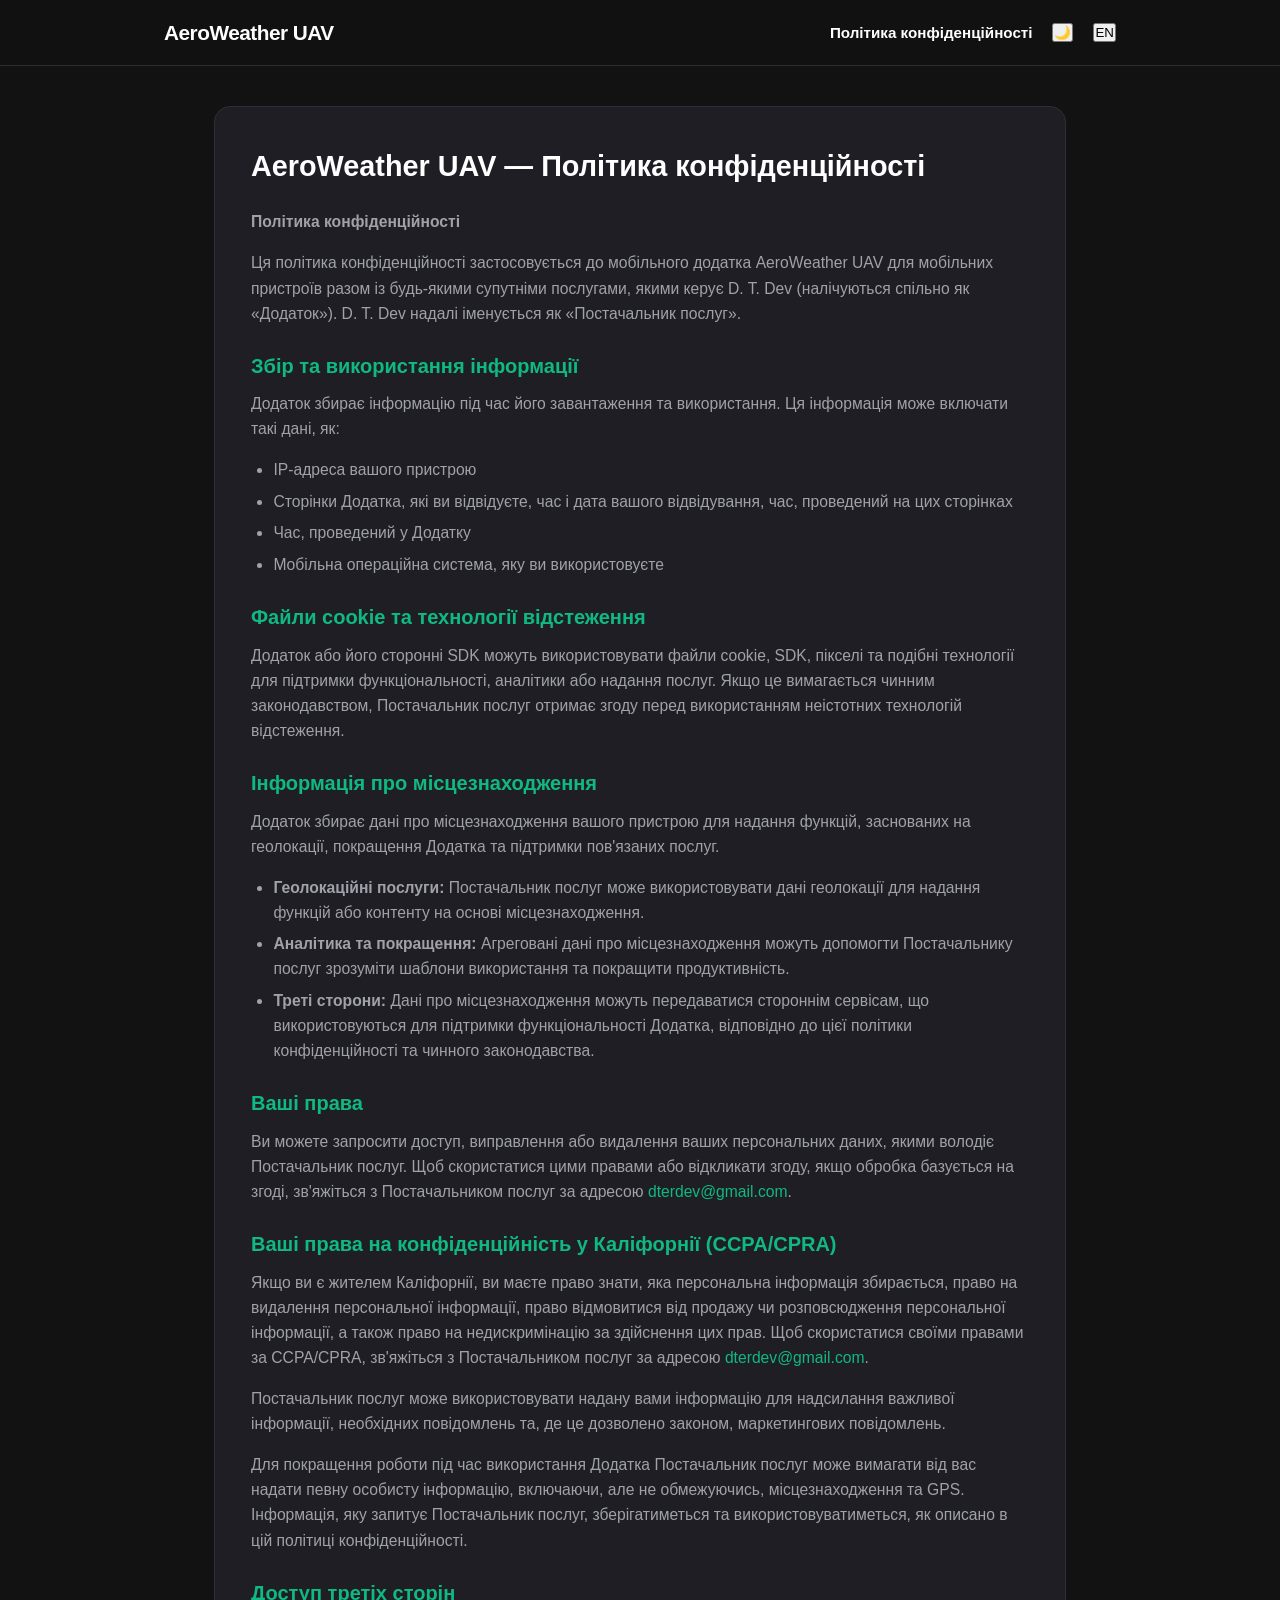
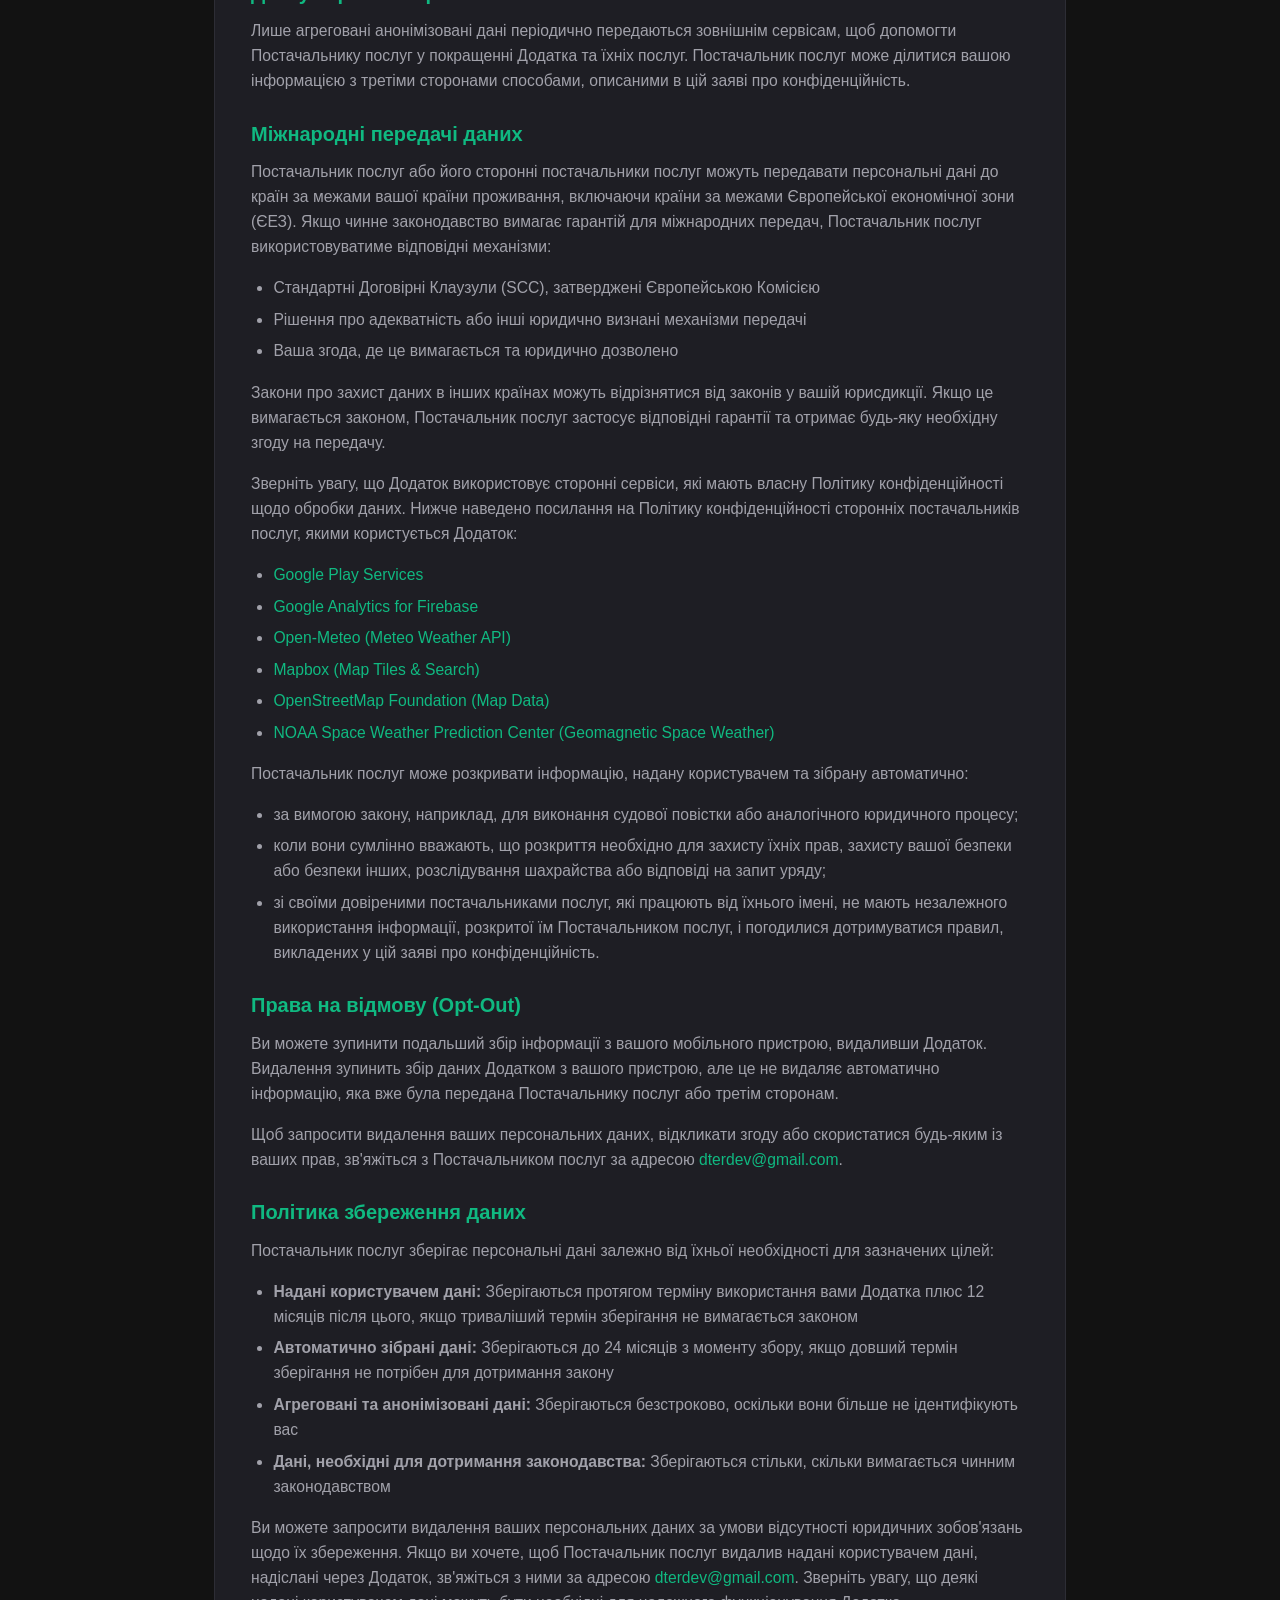
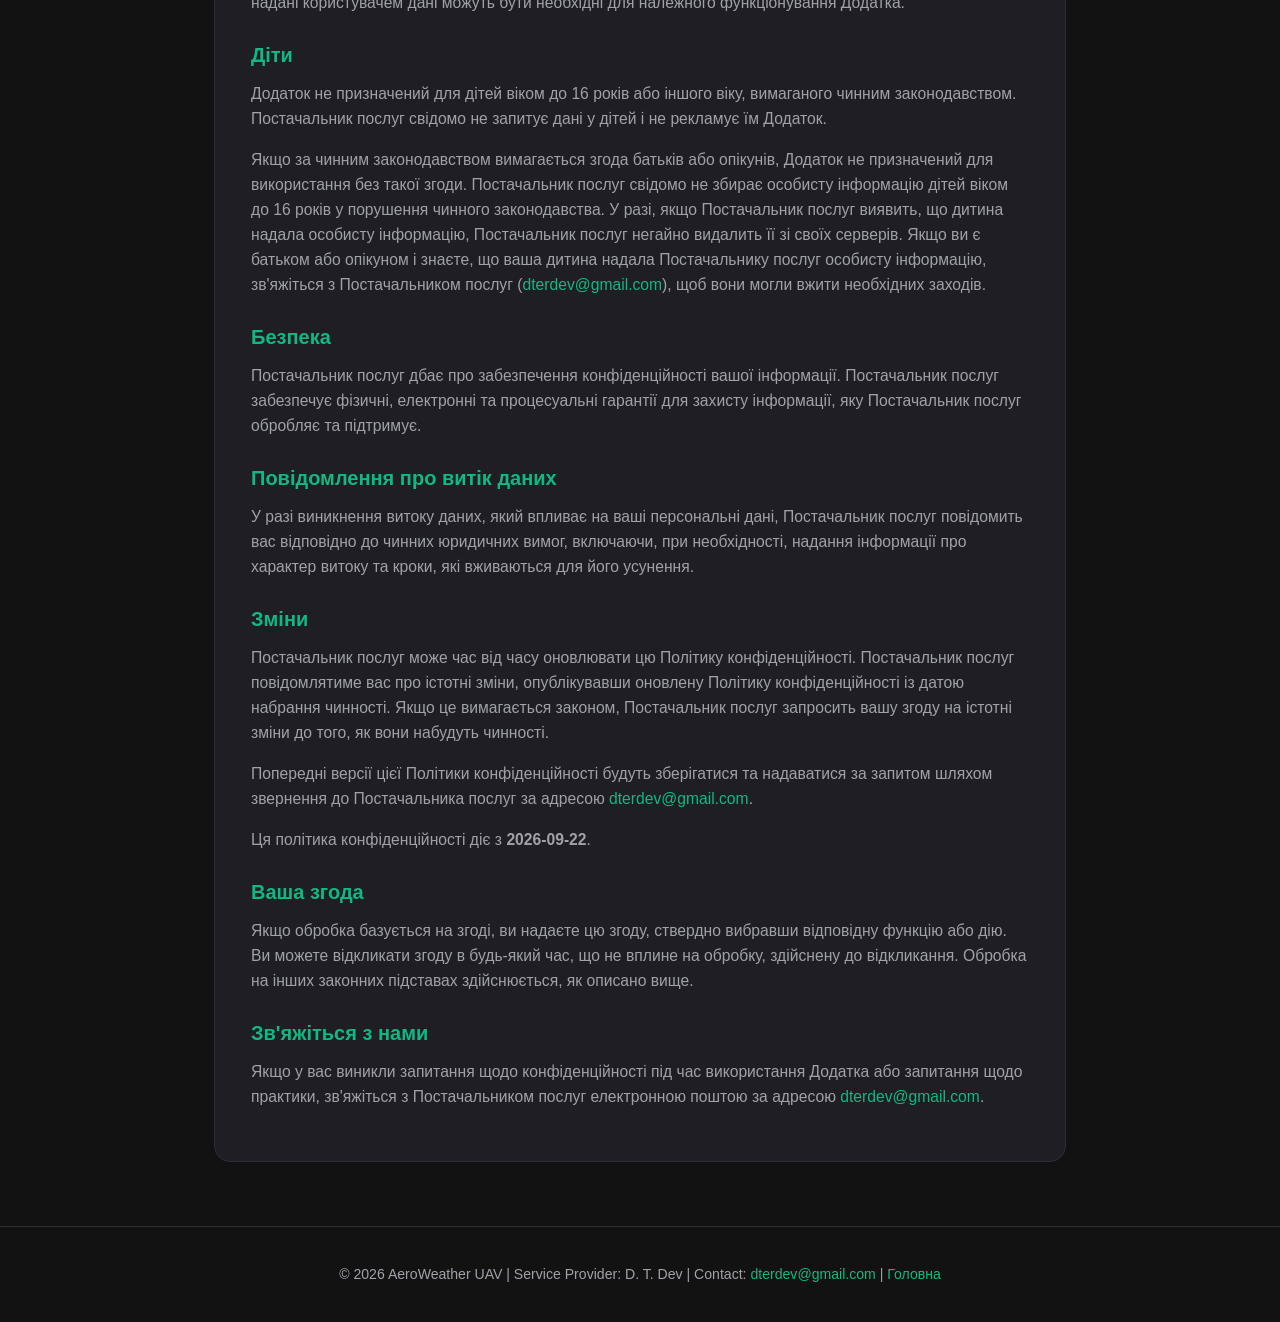
==== commit d80ceb65: "Update privacy-policy.html" ====
--- a/privacy-policy.html
+++ b/privacy-policy.html
@@ -1,5 +1,5 @@
 <!DOCTYPE html>
-<html lang="uk">
+<html lang="uk" data-theme="dark">
 <head>
     <meta charset="UTF-8">
     <meta name="viewport" content="width=device-width, initial-scale=1.0">
@@ -13,9 +13,10 @@
             <a href="index.html" class="logo">AeroWeather UAV</a>
             <div class="nav-right">
                 <ul class="nav-links">
-                    <li><a href="privacy-policy.html" style="color: var(--emerald-accent);" id="nav-privacy">Політика конфіденційності</a></li>
+                    <li><a href="privacy-policy.html" style="color: var(--accent-primary);" id="nav-privacy">Політика конфіденційності</a></li>
                 </ul>
-                <button class="lang-btn" id="lang-toggle" onclick="toggleLanguage()">EN</button>
+                <button class="action-btn" id="theme-toggle" onclick="toggleTheme()" title="Змінити тему">🌙</button>
+                <button class="action-btn" id="lang-toggle" onclick="toggleLanguage()">EN</button>
             </div>
         </div>
     </header>
@@ -75,6 +76,10 @@
             <ul>
                 <li><a href="https://www.google.com/policies/privacy/" target="_blank">Google Play Services</a></li>
                 <li><a href="https://firebase.google.com/policies/analytics" target="_blank">Google Analytics for Firebase</a></li>
+                <li><a href="https://open-meteo.com/en/features#terms" target="_blank">Open-Meteo (Meteo Weather API)</a></li>
+                <li><a href="https://www.mapbox.com/legal/privacy" target="_blank">Mapbox (Map Tiles & Search)</a></li>
+                <li><a href="https://wiki.osmfoundation.org/wiki/Privacy_Policy" target="_blank">OpenStreetMap Foundation (Map Data)</a></li>
+                <li><a href="https://www.noaa.gov/protecting-your-privacy" target="_blank">NOAA Space Weather Prediction Center (Geomagnetic Space Weather)</a></li>
             </ul>
 
             <p>Постачальник послуг може розкривати інформацію, надану користувачем та зібрану автоматично:</p>
@@ -179,6 +184,10 @@
             <ul>
                 <li><a href="https://www.google.com/policies/privacy/" target="_blank">Google Play Services</a></li>
                 <li><a href="https://firebase.google.com/policies/analytics" target="_blank">Google Analytics for Firebase</a></li>
+                <li><a href="https://open-meteo.com/en/features#terms" target="_blank">Open-Meteo (Meteo Weather API)</a></li>
+                <li><a href="https://www.mapbox.com/legal/privacy" target="_blank">Mapbox (Map Tiles & Search)</a></li>
+                <li><a href="https://wiki.osmfoundation.org/wiki/Privacy_Policy" target="_blank">OpenStreetMap Foundation (Map Data)</a></li>
+                <li><a href="https://www.noaa.gov/protecting-your-privacy" target="_blank">NOAA Space Weather Prediction Center (Geomagnetic Space Weather)</a></li>
             </ul>
 
             <p>The Service Provider may disclose User Provided and Automatically Collected Information:</p>
@@ -236,6 +245,19 @@
 
     <script>
         let currentLang = 'uk';
+
+        // Load theme from localStorage or default to dark
+        const savedTheme = localStorage.getItem('theme') || 'dark';
+        document.documentElement.setAttribute('data-theme', savedTheme);
+        document.getElementById('theme-toggle').textContent = savedTheme === 'light' ? '☀️' : '🌙';
+
+        function toggleTheme() {
+            const currentTheme = document.documentElement.getAttribute('data-theme');
+            const newTheme = currentTheme === 'light' ? 'dark' : 'light';
+            document.documentElement.setAttribute('data-theme', newTheme);
+            localStorage.setItem('theme', newTheme);
+            document.getElementById('theme-toggle').textContent = newTheme === 'light' ? '☀️' : '🌙';
+        }
 
         function toggleLanguage() {
             const ukCard = document.getElementById('policy-uk');
